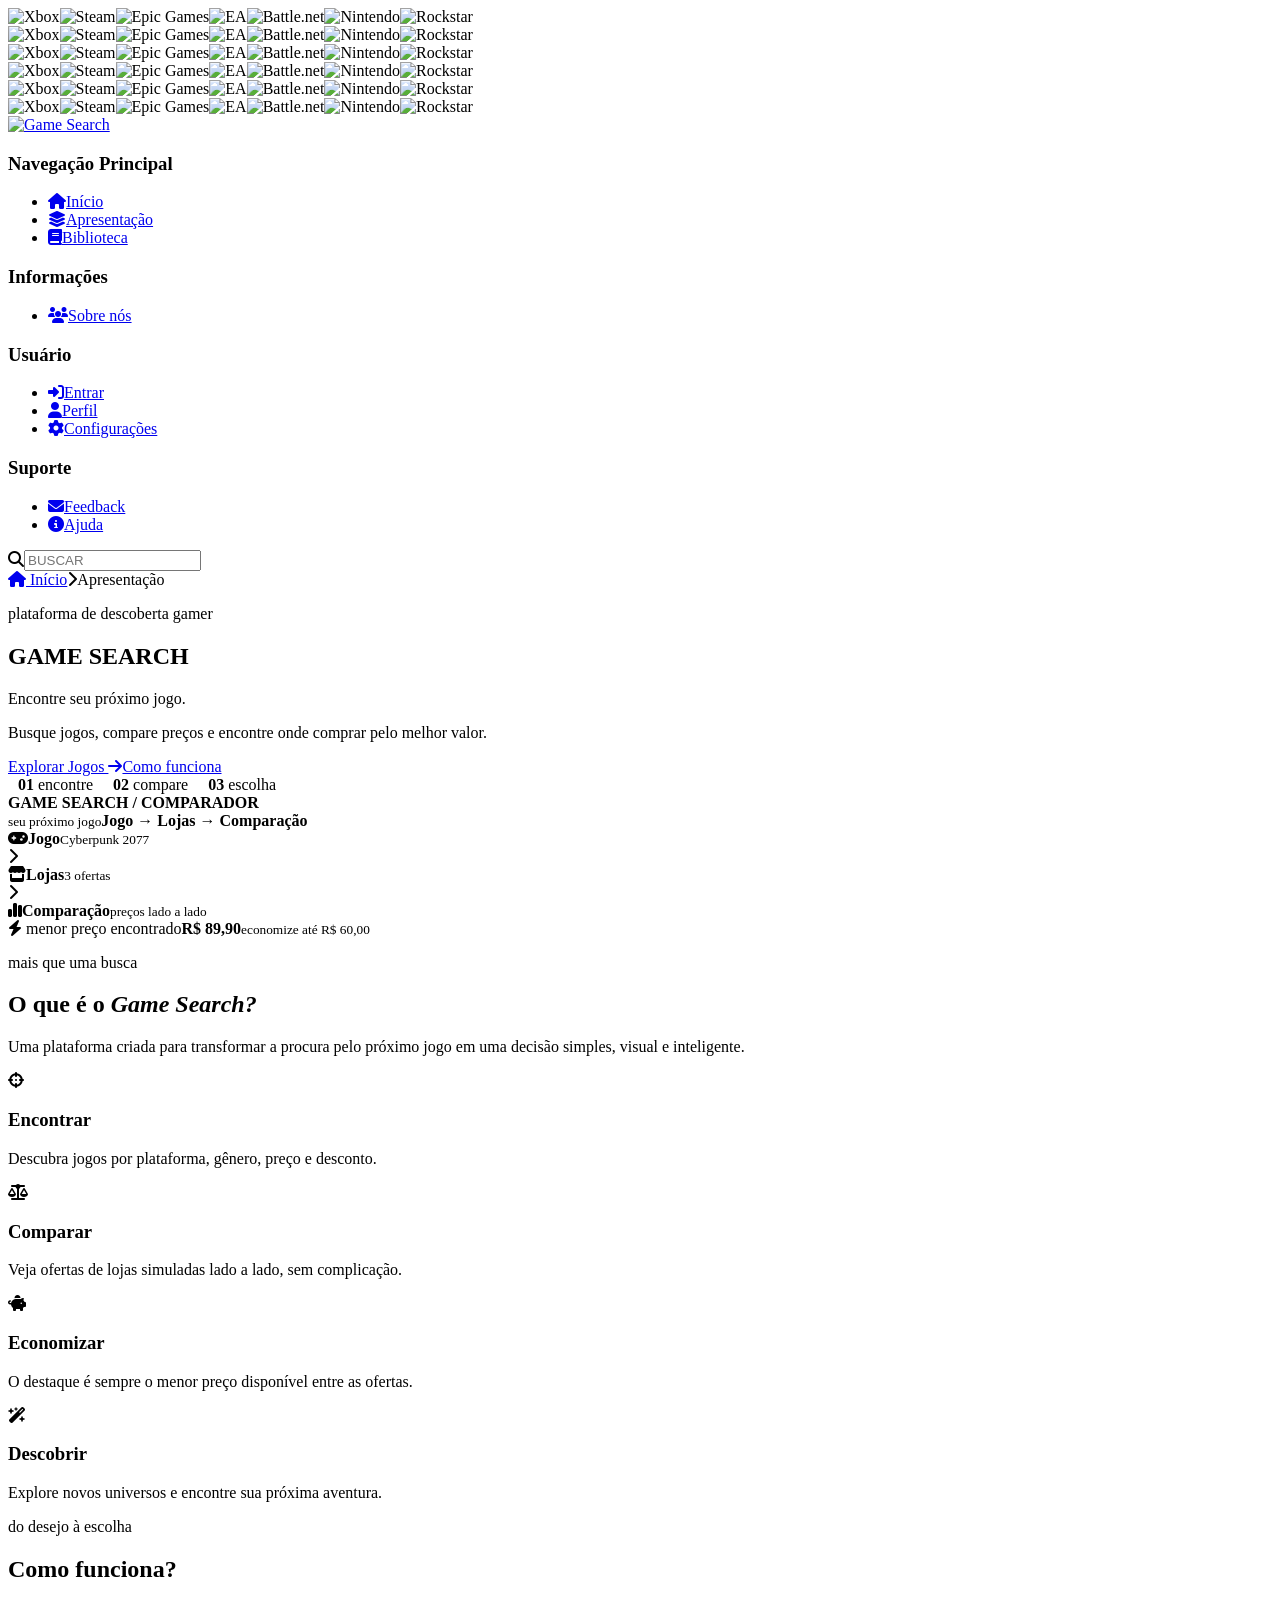
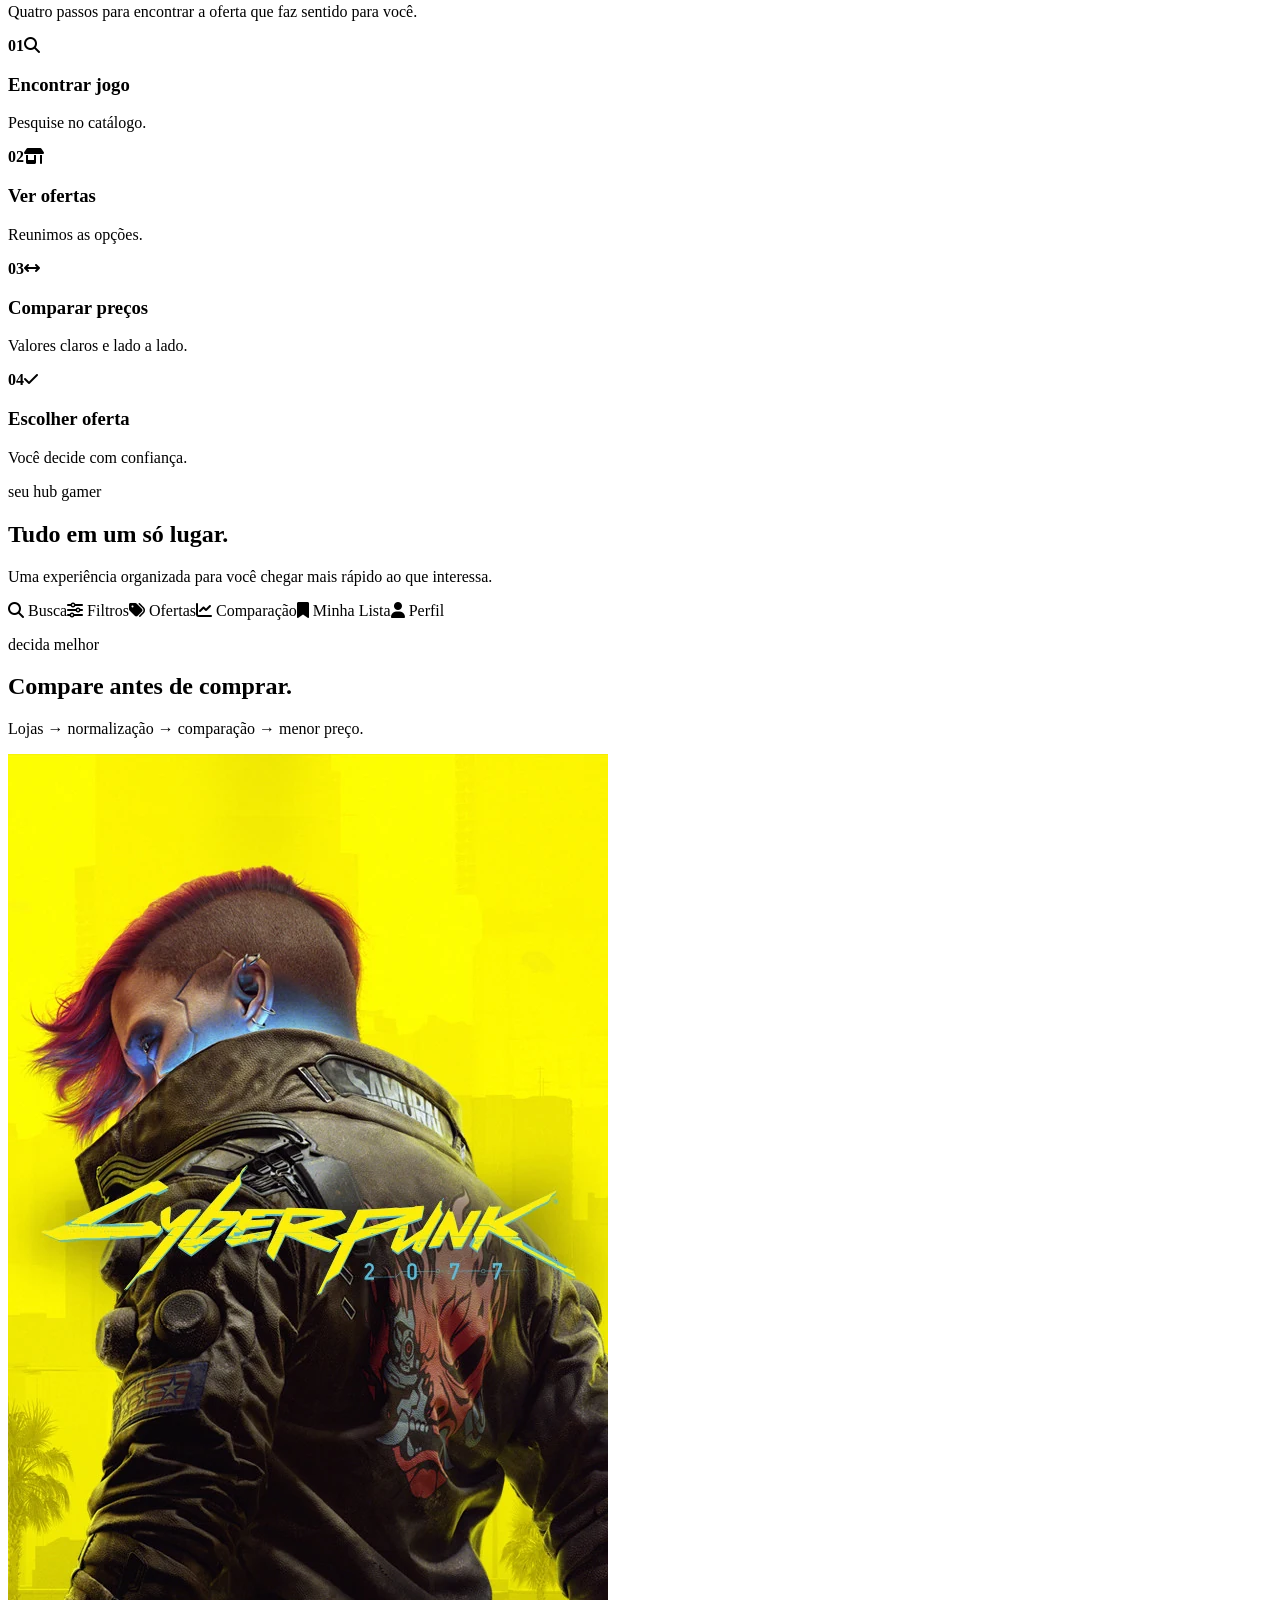
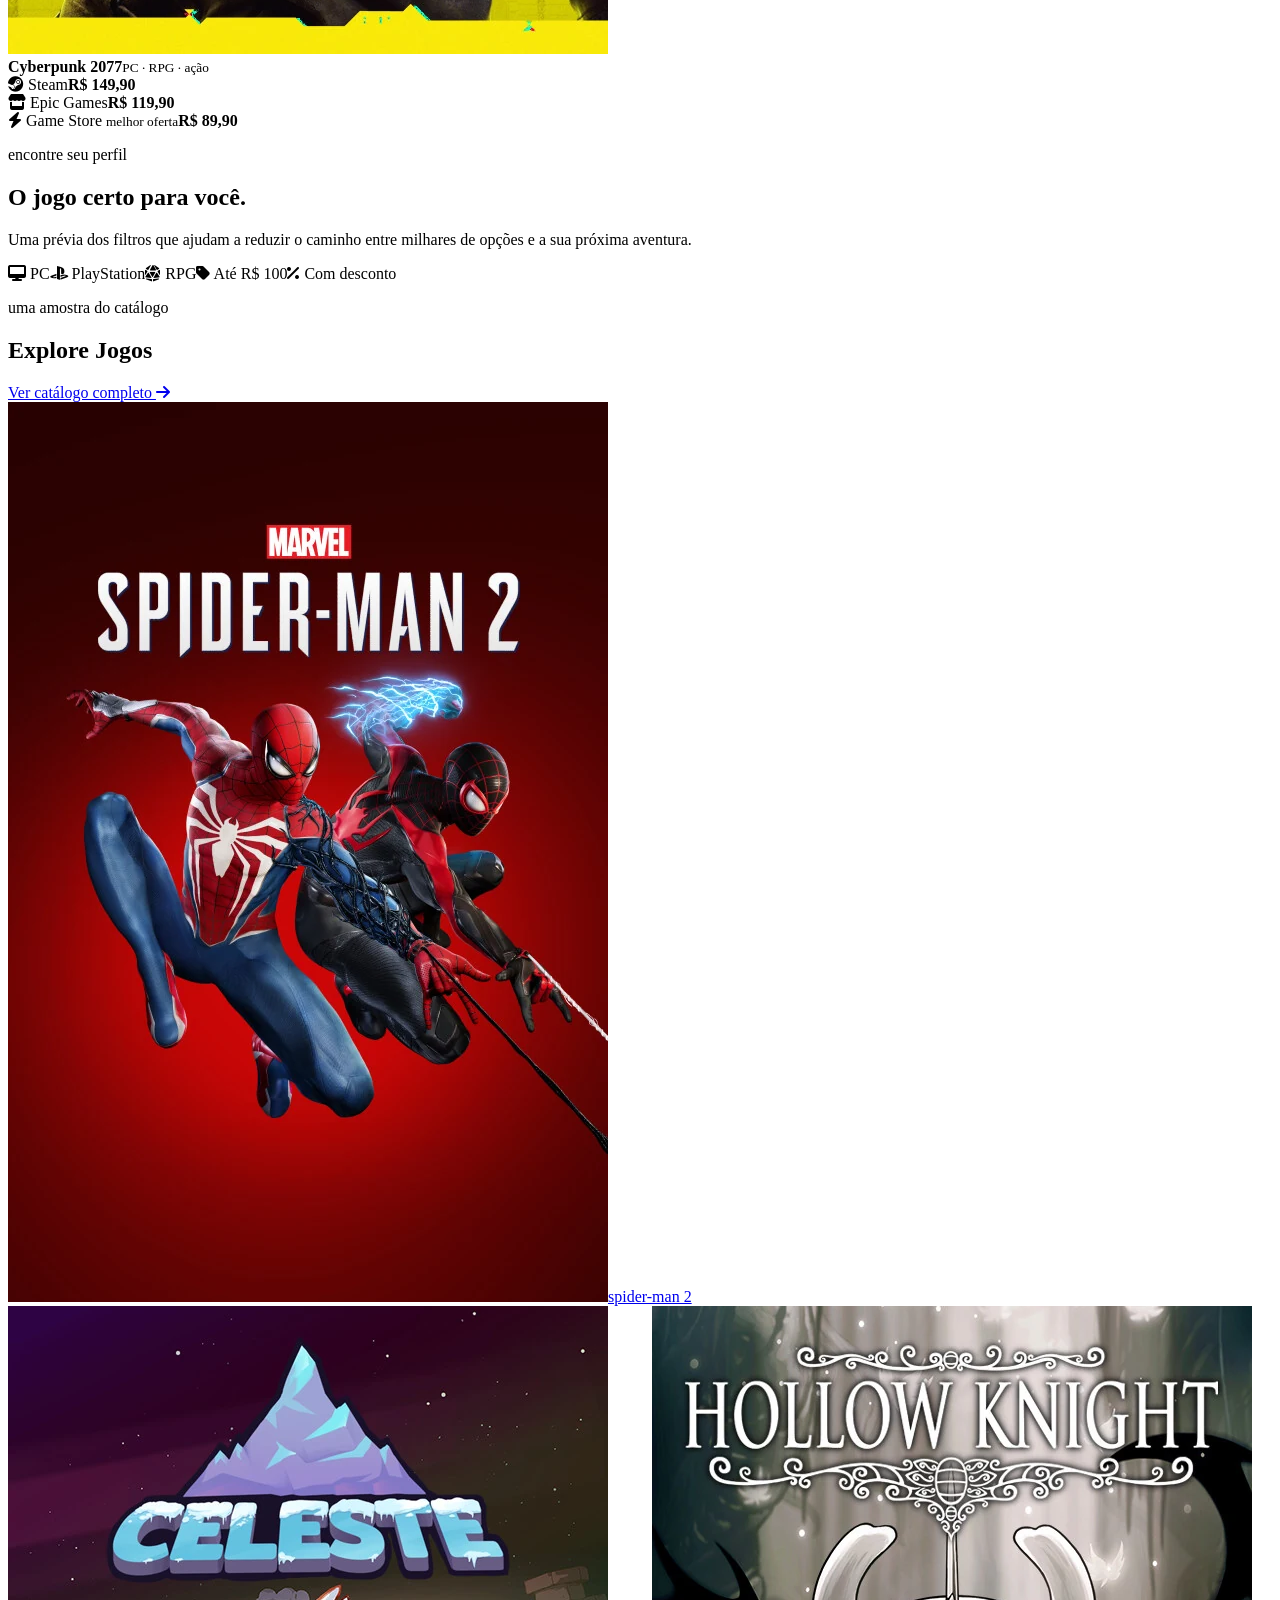
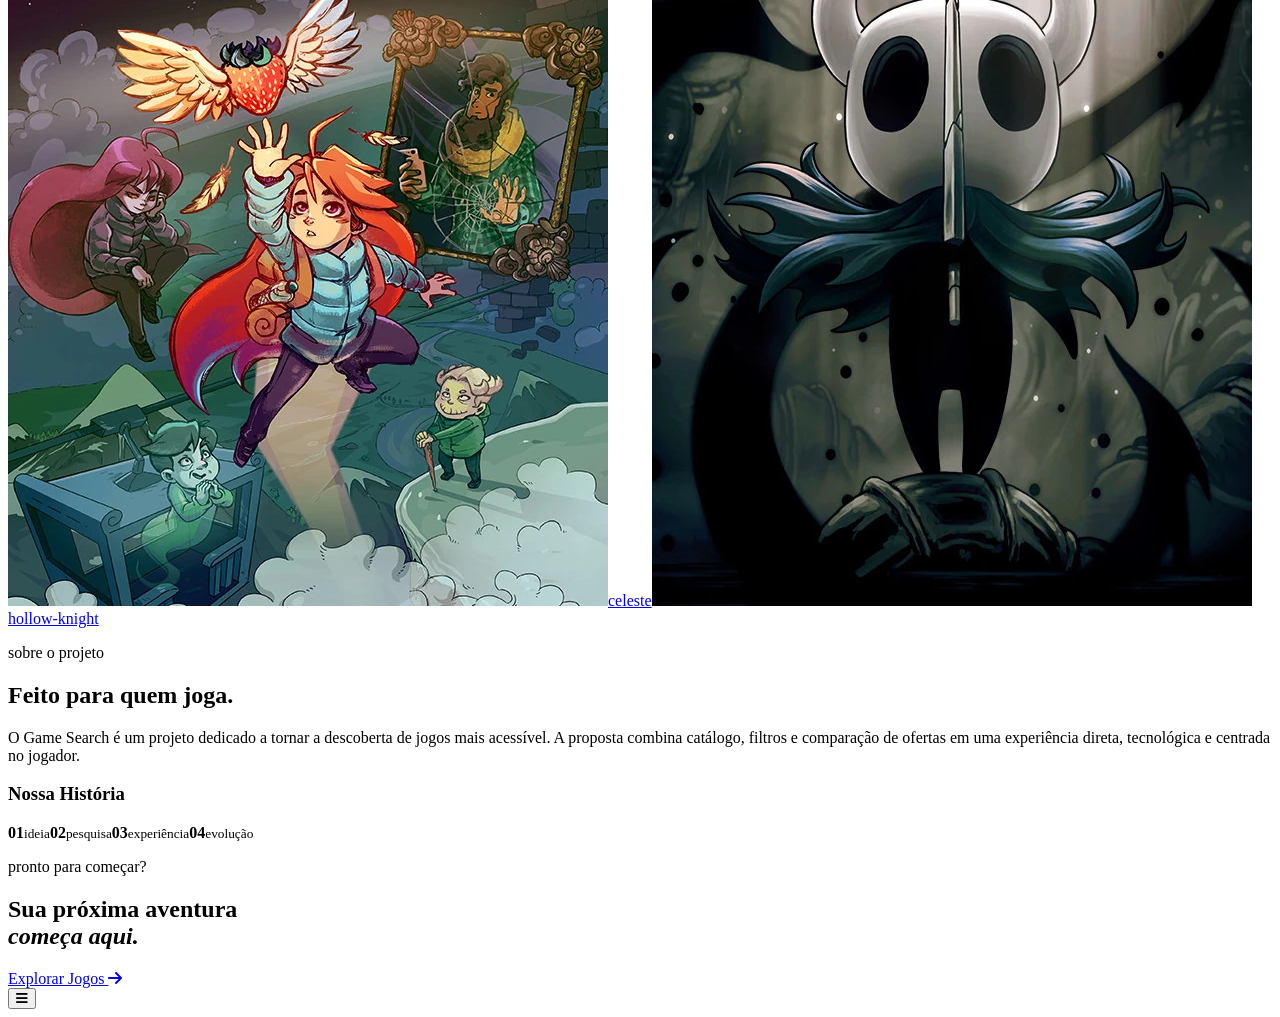
==== pages/Apresentação.html @ 0b990f05 "Add files via upload" ====
<!doctype html>
<html lang="pt-BR">
  <head>
    <meta charset="UTF-8" />
    <meta name="viewport" content="width=device-width, initial-scale=1.0" />
    <meta name="base-path" content="" />
    <title>Game Search — Sua próxima aventura começa aqui</title>
    <link rel="stylesheet" href="../assets/css/global.css" />
    <link rel="stylesheet" href="../assets/css/apresentação.css" />
    <link
      rel="stylesheet"
      href="https://cdnjs.cloudflare.com/ajax/libs/font-awesome/6.4.0/css/all.min.css"
    />
  </head>
  <body>
    <div class="fundo-hero" aria-hidden="true">
      <span></span><span></span><span></span>
    </div>
    <div class="logo-carousel" aria-label="Plataformas e lojas disponíveis">
      <div class="logo-carousel__row">
        <div class="logo-carousel__track">
          <div class="logo-carousel__group">
            <img
              src="../assets/img/logo/xbox.png"
              alt="Xbox"
            /><img
              src="../assets/img/logo/Steam.png"
              alt="Steam"
            /><img
              src="../assets/img/logo/Epic Games.png"
              alt="Epic Games"
            /><img
              src="../assets/img/logo/EA.png"
              alt="EA"
            /><img
              src="../assets/img/logo/Battle.net.png"
              alt="Battle.net"
            /><img
              src="../assets/img/logo/Nintendo.png" alt="Nintendo"
            /><img
              src="../assets/img/logo/Rockstar.png"
              alt="Rockstar"
            />
          </div>
          <div class="logo-carousel__group" aria-hidden="true">
             <img
              src="../assets/img/logo/xbox.png"
              alt="Xbox"
            /><img
              src="../assets/img/logo/Steam.png"
              alt="Steam"
            /><img
              src="../assets/img/logo/Epic Games.png"
              alt="Epic Games"
            /><img
              src="../assets/img/logo/EA.png"
              alt="EA"
            /><img
              src="../assets/img/logo/Battle.net.png"
              alt="Battle.net"
            /><img
              src="../assets/img/logo/Nintendo.png" alt="Nintendo"
            /><img
              src="../assets/img/logo/Rockstar.png"
              alt="Rockstar"
            />
          </div>
        </div>
      </div>
      <div class="logo-carousel__row logo-carousel__row--reverse">
        <div class="logo-carousel__track">
          <div class="logo-carousel__group">
             <img
              src="../assets/img/logo/xbox.png"
              alt="Xbox"
            /><img
              src="../assets/img/logo/Steam.png"
              alt="Steam"
            /><img
              src="../assets/img/logo/Epic Games.png"
              alt="Epic Games"
            /><img
              src="../assets/img/logo/EA.png"
              alt="EA"
            /><img
              src="../assets/img/logo/Battle.net.png"
              alt="Battle.net"
            /><img
              src="../assets/img/logo/Nintendo.png" alt="Nintendo"
            /><img
              src="../assets/img/logo/Rockstar.png"
              alt="Rockstar"
            />
          </div>
          <div class="logo-carousel__group" aria-hidden="true">
             <img
              src="../assets/img/logo/xbox.png"
              alt="Xbox"
            /><img
              src="../assets/img/logo/Steam.png"
              alt="Steam"
            /><img
              src="../assets/img/logo/Epic Games.png"
              alt="Epic Games"
            /><img
              src="../assets/img/logo/EA.png"
              alt="EA"
            /><img
              src="../assets/img/logo/Battle.net.png"
              alt="Battle.net"
            /><img
              src="../assets/img/logo/Nintendo.png" alt="Nintendo"
            /><img
              src="../assets/img/logo/Rockstar.png"
              alt="Rockstar"
            />
          </div>
        </div>
      </div>
      <div class="logo-carousel__row">
        <div class="logo-carousel__track">
          <div class="logo-carousel__group">
             <img
              src="../assets/img/logo/xbox.png"
              alt="Xbox"
            /><img
              src="../assets/img/logo/Steam.png"
              alt="Steam"
            /><img
              src="../assets/img/logo/Epic Games.png"
              alt="Epic Games"
            /><img
              src="../assets/img/logo/EA.png"
              alt="EA"
            /><img
              src="../assets/img/logo/Battle.net.png"
              alt="Battle.net"
            /><img
              src="../assets/img/logo/Nintendo.png" alt="Nintendo"
            /><img
              src="../assets/img/logo/Rockstar.png"
              alt="Rockstar"
            />
          </div>
          <div class="logo-carousel__group" aria-hidden="true">
             <img
              src="../assets/img/logo/xbox.png"
              alt="Xbox"
            /><img
              src="../assets/img/logo/Steam.png"
              alt="Steam"
            /><img
              src="../assets/img/logo/Epic Games.png"
              alt="Epic Games"
            /><img
              src="../assets/img/logo/EA.png"
              alt="EA"
            /><img
              src="../assets/img/logo/Battle.net.png"
              alt="Battle.net"
            /><img
              src="../assets/img/logo/Nintendo.png" alt="Nintendo"
            /><img
              src="../assets/img/logo/Rockstar.png"
              alt="Rockstar"
            />
          </div>
        </div>
      </div>
    </div>

    <div class="layout-principal">
      <aside class="barra-lateral" id="sidebarDrawer">
        <div class="sidebar-logo">
          <a href="../index.html" aria-label="Ir para a página inicial"
            ><img src="../assets/img/logo2.png" alt="Game Search"
          /></a>
        </div>
        <div class="sidebar-secao">
          <h3 class="sidebar-titulo">Navegação Principal</h3>
          <nav class="menu-navegacao">
            <ul>
              <li class="ativo">
                <a href="../index.html"
                  ><i class="fas fa-home"></i><span>Início</span></a
                >
              </li>
               <li class="ativo">
                <a href="Apresentação.html"
                  ><i class="fas fa-layer-group"></i><span>Apresentação</span></a
                >
              </li>
              <li>
                <a href="biblioteca.html"
                  ><i class="fas fa-book"></i><span>Biblioteca</span></a
                >
              </li>
            </ul>
          </nav>
        </div>
        <div class="sidebar-secao">
          <h3 class="sidebar-titulo">Informações</h3>
          <nav class="menu-navegacao">
            <ul>
              <li>
                <a href="sobre.html"
                  ><i class="fas fa-users"></i><span>Sobre nós</span></a
                >
              </li>
            </ul>
          </nav>
        </div>
        <div class="sidebar-secao">
          <h3 class="sidebar-titulo">Usuário</h3>
          <nav class="menu-navegacao">
            <ul>
              <li>
                <a href="login.html"
                  ><i class="fas fa-sign-in-alt"></i><span>Entrar</span></a
                >
              </li>
              <li>
                <a href="perfil.html"
                  ><i class="fas fa-user"></i><span>Perfil</span></a
                >
              </li>
              <li>
                <a href="configuracao.html"
                  ><i class="fas fa-cog"></i><span>Configurações</span></a
                >
              </li>
            </ul>
          </nav>
        </div>
        <div class="sidebar-secao">
          <h3 class="sidebar-titulo">Suporte</h3>
          <nav class="menu-navegacao">
            <ul>
              <li>
                <a href="feedback.html"
                  ><i class="fas fa-envelope"></i><span>Feedback</span></a
                >
              </li>
              <li>
                <a href="ajuda.html"
                  ><i class="fas  fa-circle-info"></i><span>Ajuda</span></a
                >
              </li>
            </ul>
          </nav>
        </div>
      </aside>
      <div class="drawer-overlay" id="drawerOverlay"></div>
      <main class="conteudo-principal">
        <header class="barra-superior">
          <div class="container-busca">
            <i class="fas fa-search"></i
            ><input
              type="text"
              placeholder="BUSCAR"
              class="campo-busca"
              autocomplete="off"
            />
          </div>
        </header>
        <nav class="breadcrumb" aria-label="Navegação">
          <a href="../index.html"><i class="fas fa-home"></i> Início</a
          ><i class="fas fa-chevron-right"></i><span>Apresentação</span>
        </nav>
        <section class="hero-moderna section-wrap" id="inicio">
          <div class="hero-esquerda reveal">
            <p class="eyebrow"><span></span> plataforma de descoberta gamer</p>
            <h1 class="hero-titulo">
              <span class="game">GAME</span> <span class="search">SEARCH</span>
            </h1>
            <p class="hero-subtitulo">Encontre seu próximo jogo.</p>
            <p class="hero-descricao">
              Busque jogos, compare preços e encontre onde comprar pelo melhor
              valor.
            </p>
            <div class="hero-actions">
              <a class="hero-botao" href="../index.html"
                >Explorar Jogos <i class="fas fa-arrow-right"></i></a
              ><a
                class="hero-botao hero-botao--secundario"
                href="#como-funciona"
                >Como funciona</a
              >
            </div>
            <div class="hero-metrics">
              <span style="margin:10px"><strong>01</strong> encontre</span
              ><span style="margin:10px"><strong>02</strong> compare</span
              ><span style="margin: 10px;px"><strong>03</strong> escolha</span>
            </div>
          </div>
          <div
            class="flow-demo reveal"
            aria-label="Demonstração do fluxo de comparação"
          >
            <div class="demo-window">
              <div class="window-bar">
                <span></span><span></span><span></span
                ><b>GAME SEARCH / COMPARADOR</b>
              </div>
              <div class="flow-title">
                <small>seu próximo jogo</small
                ><strong>Jogo → Lojas → Comparação</strong>
              </div>
              <div class="flow-track">
                <div class="flow-node active">
                  <i class="fas fa-gamepad"></i><b>Jogo</b
                  ><small>Cyberpunk 2077</small>
                </div>
                <i class="fas fa-chevron-right flow-arrow"></i>
                <div class="flow-node">
                  <i class="fas fa-store"></i><b>Lojas</b
                  ><small>3 ofertas</small>
                </div>
                <i class="fas fa-chevron-right flow-arrow"></i>
                <div class="flow-node">
                  <i class="fas fa-chart-simple"></i><b>Comparação</b
                  ><small>preços lado a lado</small>
                </div>
              </div>
              <div class="best-price">
                <span class="price-label"
                  ><i class="fas fa-bolt"></i> menor preço encontrado</span
                ><strong>R$ 89,90</strong><small>economize até R$ 60,00</small>
              </div>
            </div>
          </div>
        </section>

        <section class="content-section section-wrap reveal" id="o-que-e">
          <div class="section-heading">
            <p class="eyebrow">mais que uma busca</p>
            <h2>O que é o <em>Game Search?</em></h2>
            <p>
              Uma plataforma criada para transformar a procura pelo próximo jogo
              em uma decisão simples, visual e inteligente.
            </p>
          </div>
          <div class="feature-grid">
            <article>
              <i class="fas fa-crosshairs"></i>
              <h3>Encontrar</h3>
              <p>Descubra jogos por plataforma, gênero, preço e desconto.</p>
            </article>
            <article>
              <i class="fas fa-scale-balanced"></i>
              <h3>Comparar</h3>
              <p>
                Veja ofertas de lojas simuladas lado a lado, sem complicação.
              </p>
            </article>
            <article>
              <i class="fas fa-piggy-bank"></i>
              <h3>Economizar</h3>
              <p>
                O destaque é sempre o menor preço disponível entre as ofertas.
              </p>
            </article>
            <article>
              <i class="fas fa-wand-magic-sparkles"></i>
              <h3>Descobrir</h3>
              <p>Explore novos universos e encontre sua próxima aventura.</p>
            </article>
          </div>
        </section>

        <section class="content-section section-wrap reveal" id="como-funciona">
          <div class="section-heading">
            <p class="eyebrow">do desejo à escolha</p>
            <h2>Como funciona?</h2>
            <p>
              Quatro passos para encontrar a oferta que faz sentido para você.
            </p>
          </div>
          <div class="steps-grid">
            <article>
              <b>01</b><i class="fas fa-magnifying-glass"></i>
              <h3>Encontrar jogo</h3>
              <p>Pesquise no catálogo.</p>
            </article>
            <article>
              <b>02</b><i class="fas fa-shop"></i>
              <h3>Ver ofertas</h3>
              <p>Reunimos as opções.</p>
            </article>
            <article>
              <b>03</b><i class="fas fa-arrows-left-right"></i>
              <h3>Comparar preços</h3>
              <p>Valores claros e lado a lado.</p>
            </article>
            <article>
              <b>04</b><i class="fas fa-check"></i>
              <h3>Escolher oferta</h3>
              <p>Você decide com confiança.</p>
            </article>
          </div>
        </section>

        <section
          class="content-section section-wrap split-section reveal"
          id="tudo-em-um"
        >
          <div class="section-heading">
            <p class="eyebrow">seu hub gamer</p>
            <h2>Tudo em um só lugar.</h2>
            <p>
              Uma experiência organizada para você chegar mais rápido ao que
              interessa.
            </p>
          </div>
          <div class="hub-preview">
            <span><i class="fas fa-search"></i> Busca</span
            ><span><i class="fas fa-sliders"></i> Filtros</span
            ><span><i class="fas fa-tags"></i> Ofertas</span
            ><span><i class="fas fa-chart-line"></i> Comparação</span
            ><span><i class="fas fa-bookmark"></i> Minha Lista</span
            ><span><i class="fas fa-user"></i> Perfil</span>
          </div>
        </section>

        <section class="content-section section-wrap reveal" id="comparar">
          <div class="section-heading">
            <p class="eyebrow">decida melhor</p>
            <h2>Compare antes de comprar.</h2>
            <p>Lojas → normalização → comparação → menor preço.</p>
          </div>
          <div class="comparison-card">
            <div class="comparison-game">
              <img src="../games/cyberpunk-2077.webp" alt="Cyberpunk 2077" />
              <div>
                <strong>Cyberpunk 2077</strong><small>PC · RPG · ação</small>
              </div>
            </div>
            <div class="offers">
              <div>
                <span><i class="fab fa-steam"></i> Steam</span
                ><strong>R$ 149,90</strong>
              </div>
              <div>
                <span><i class="fas fa-store"></i> Epic Games</span
                ><strong>R$ 119,90</strong>
              </div>
              <div class="lowest">
                <span
                  ><i class="fas fa-bolt"></i> Game Store
                  <small>melhor oferta</small></span
                ><strong>R$ 89,90</strong>
              </div>
            </div>
          </div>
        </section>

        <section
          class="content-section section-wrap split-section reveal"
          id="filtros"
        >
          <div class="section-heading">
            <p class="eyebrow">encontre seu perfil</p>
            <h2>O jogo certo para você.</h2>
            <p>
              Uma prévia dos filtros que ajudam a reduzir o caminho entre
              milhares de opções e a sua próxima aventura.
            </p>
          </div>
          <div class="filter-preview">
            <span class="filter-chip selected"
              ><i class="fas fa-desktop"></i> PC</span
            ><span class="filter-chip"
              ><i class="fab fa-playstation"></i> PlayStation</span
            ><span class="filter-chip"><i class="fas fa-dice-d20"></i> RPG</span
            ><span class="filter-chip"
              ><i class="fas fa-tag"></i> Até R$ 100</span
            ><span class="filter-chip"
              ><i class="fas fa-percent"></i> Com desconto</span
            >
          </div>
        </section>

        <section class="content-section section-wrap reveal" id="explore">
          <div class="section-heading inline-heading">
            <div>
              <p class="eyebrow">uma amostra do catálogo</p>
              <h2>Explore Jogos</h2>
            </div>
            <a class="text-link" href="../index.html"
              >Ver catálogo completo <i class="fas fa-arrow-right"></i
            ></a>
          </div>
          <div class="game-preview-grid">
            <a href="../index.html" class="game-preview"
              ><img
                src="../games/spider-man-2.webp"
                alt="spider-man 2"
              /><span>spider-man 2</span></a
            ><a href="index.html" class="game-preview"
              ><img
                src="../games/celeste.webp"
                alt="celeste"
              /><span>celeste</span></a
            ><a href="index.html" class="game-preview"
              ><img
                src="../games/hollow-knight.webp"
                alt="hollow-knight"
              /><span>hollow-knight</span></a
            >
          </div>
        </section>

        <section
          class="content-section section-wrap about-grid reveal"
          id="sobre-projeto"
        >
          <div>
            <p class="eyebrow">sobre o projeto</p>
            <h2>Feito para quem joga.</h2>
          </div>
          <div class="about-description">
            <p>
              O Game Search é um projeto dedicado a tornar a descoberta de jogos
              mais acessível. A proposta combina catálogo, filtros e comparação
              de ofertas em uma experiência direta, tecnológica e centrada no
              jogador.
            </p>
          </div>
          <h3 class="history-title">Nossa História</h3>
          <div class="timeline">
            <span><b>01</b><small>ideia</small></span
            ><span><b>02</b><small>pesquisa</small></span
            ><span><b>03</b><small>experiência</small></span
            ><span><b>04</b><small>evolução</small></span>
          </div>
        </section>

        <section class="final-cta section-wrap reveal">
          <p class="eyebrow">pronto para começar?</p>
          <h2>Sua próxima aventura<br /><em>começa aqui.</em></h2>
          <a class="hero-botao" href="../index.html"
            >Explorar Jogos <i class="fas fa-arrow-right"></i
          ></a>
        </section>
      </main>
    </div>
    <button
      class="hamburger-btn"
      id="hamburgerBtn"
      aria-label="Abrir menu"
      aria-expanded="false"
    >
      <i class="fas fa-bars"></i>
    </button>
    <script src="../assets/js/global.js"></script>
    <script src="../assets/js/navegacao/sidebar.js"></script>
    <script src="../assets/js/navegacao/navegacao.js"></script>
    <script src="../assets/js/Apresentação.js"></script>
  </body>
</html>
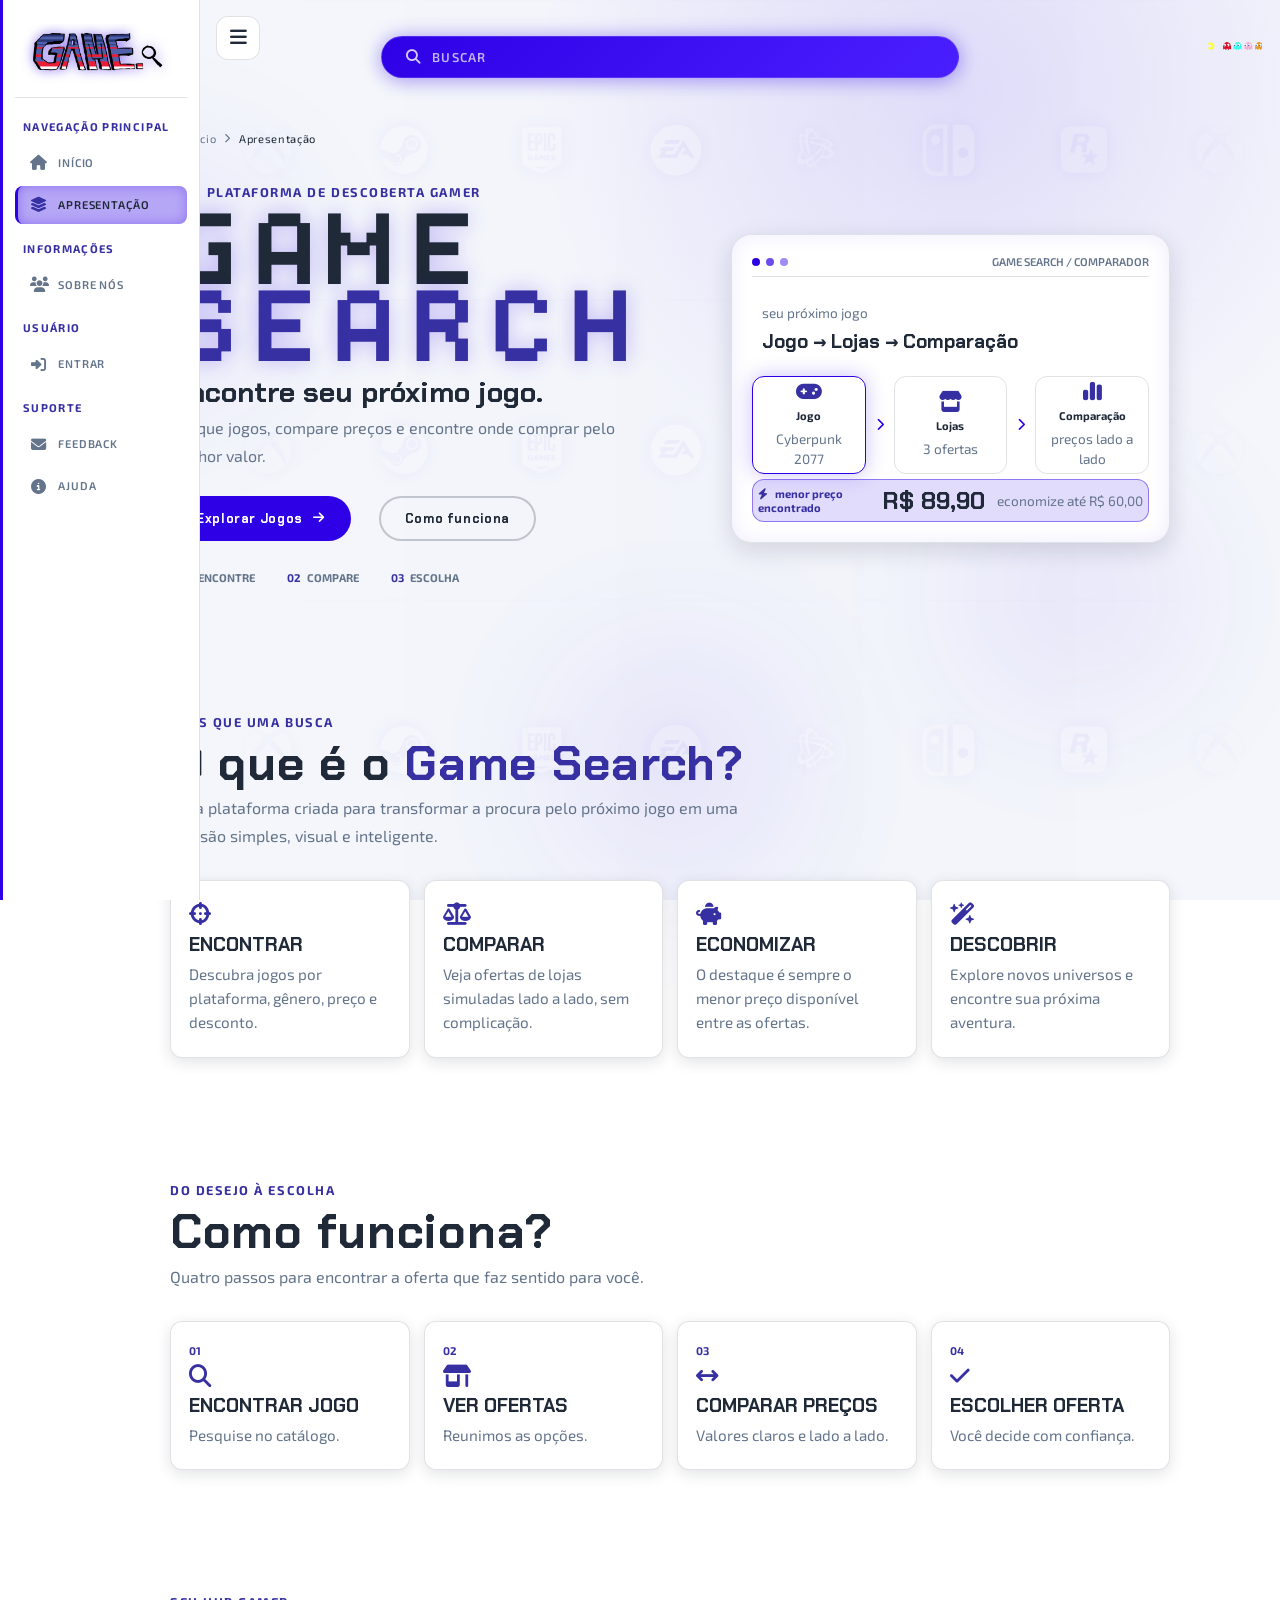
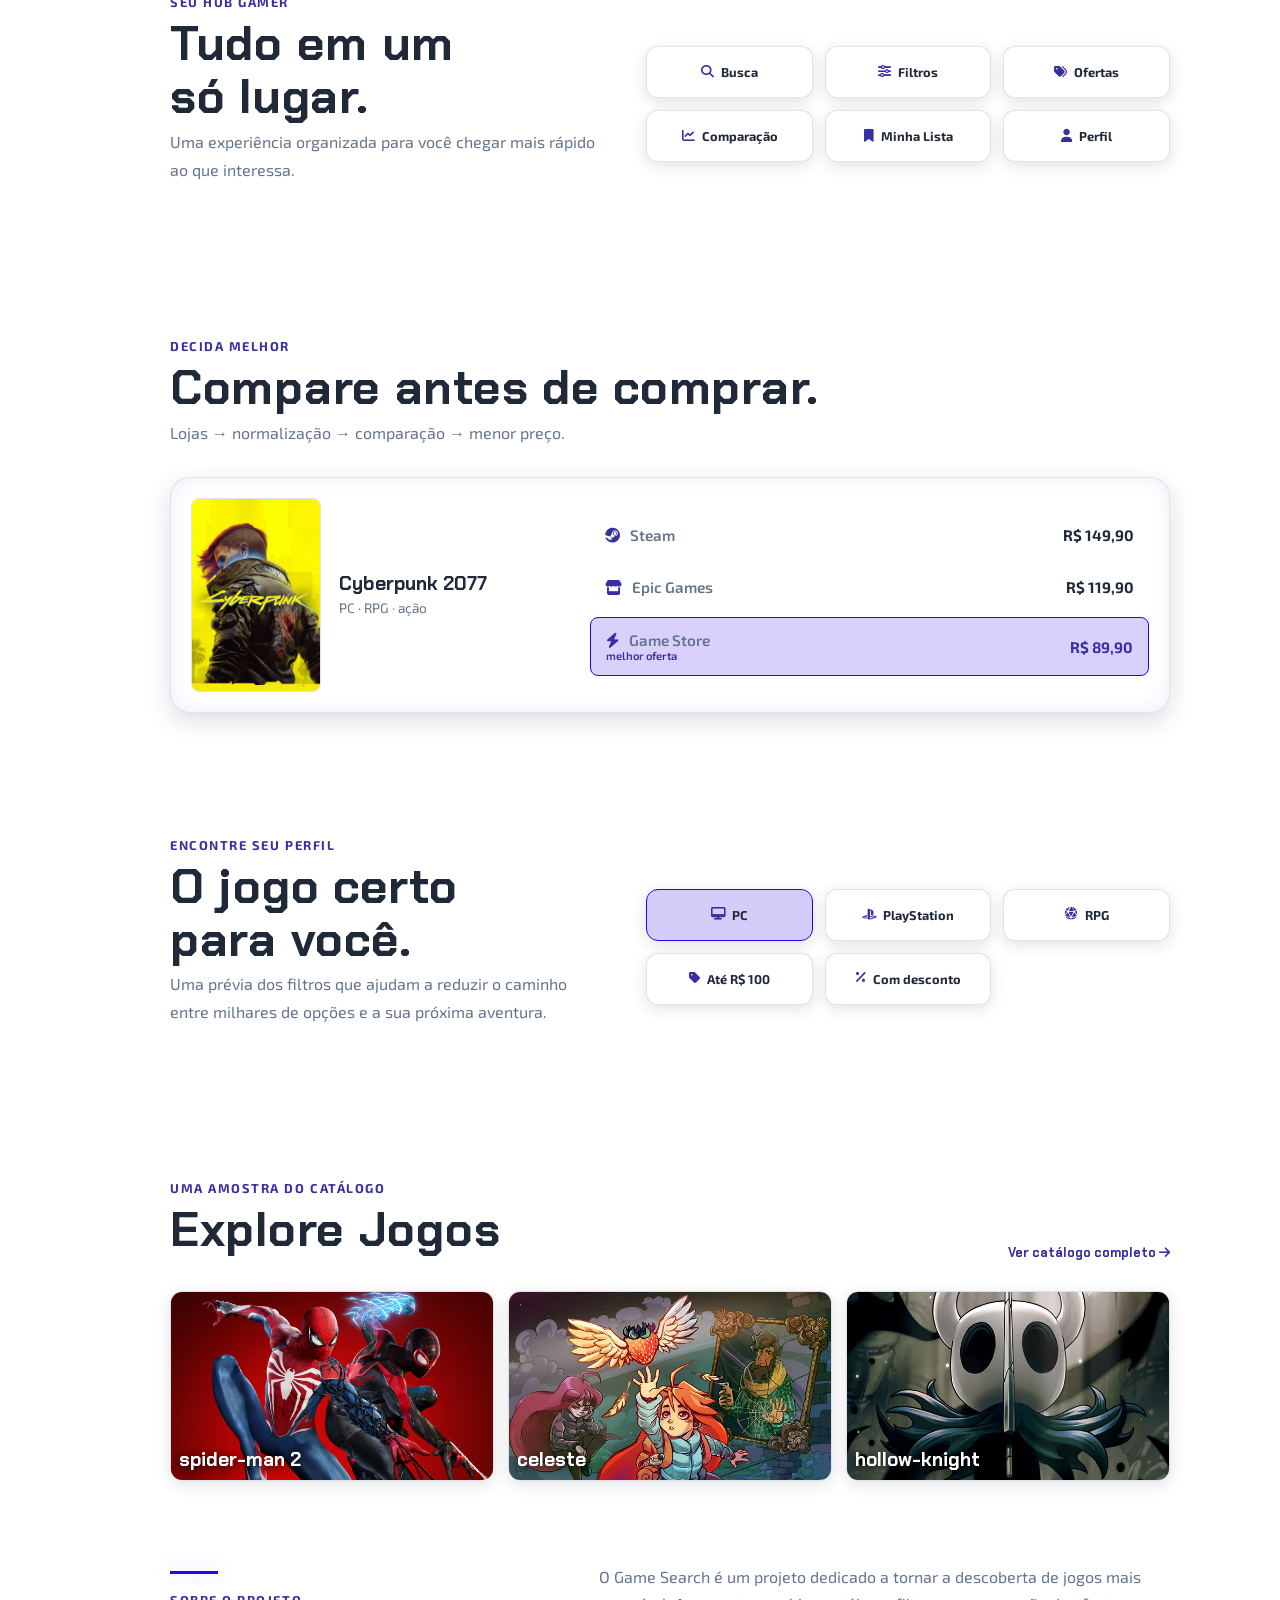
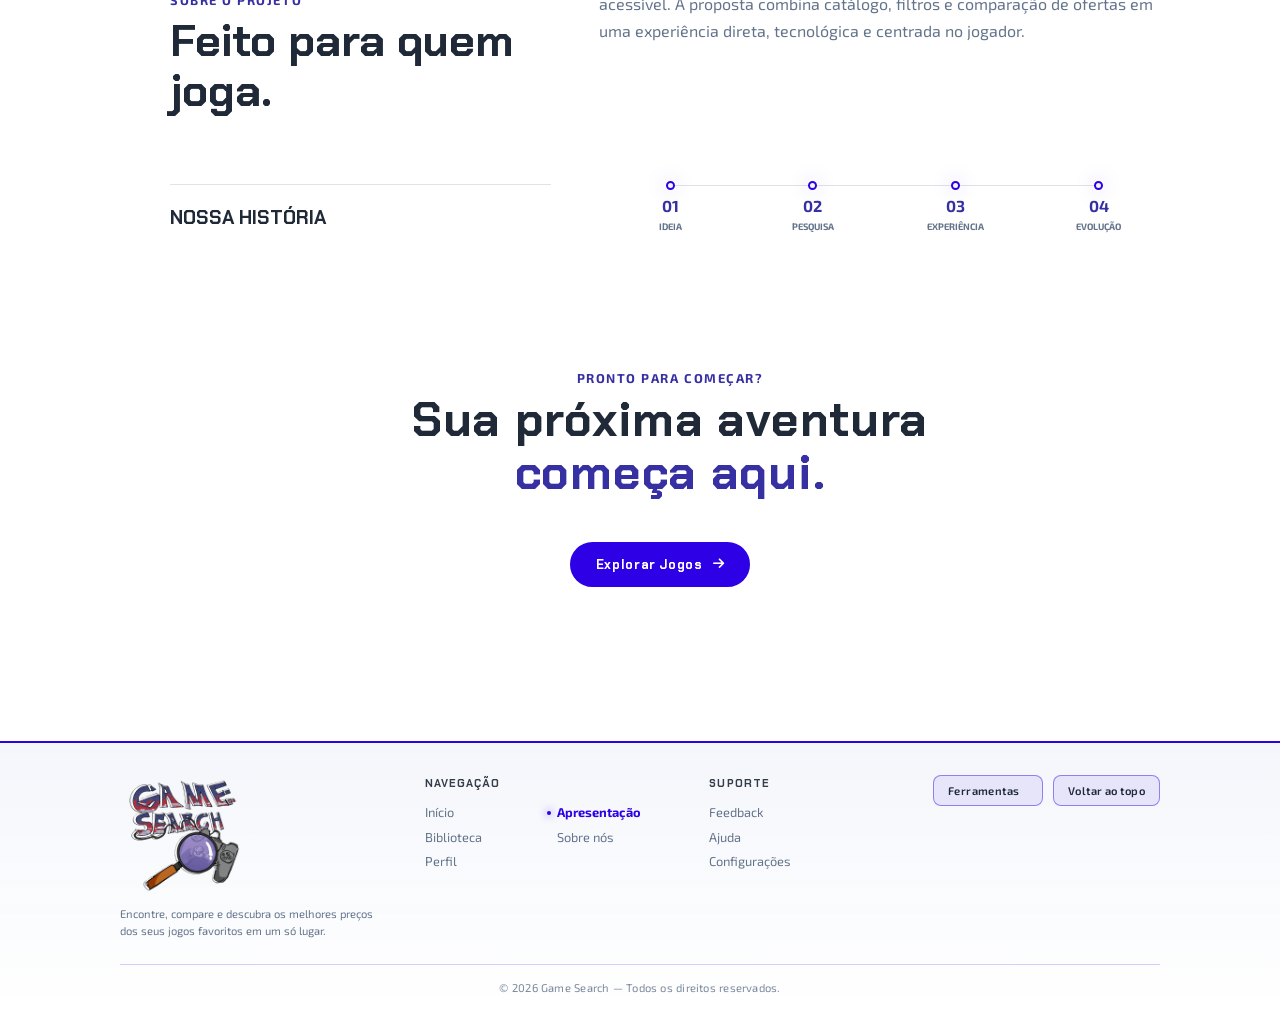
==== commit c71662b7: "Add files via upload" ====
--- a/pages/Apresentação.html
+++ b/pages/Apresentação.html
@@ -538,7 +538,7 @@
         <section class="final-cta section-wrap reveal">
           <p class="eyebrow">pronto para começar?</p>
           <h2>Sua próxima aventura<br /><em>começa aqui.</em></h2>
-          <a class="hero-botao" href="../index.html"
+          <a class="hero-botao" href="biblioteca.html"
             >Explorar Jogos <i class="fas fa-arrow-right"></i
           ></a>
         </section>
--- a/assets/css/global.css
+++ b/assets/css/global.css
@@ -0,0 +1,220 @@
+/* Folhas compartilhadas já separadas por componente e layout. */
+@import url("./core/temas.css");
+@import url("./components/botoes.css");
+@import url("./components/breadcrumb.css");
+@import url("./components/atalho-tema.css");
+@import url("./components/busca.css");
+@import url("./components/card-censura.css");
+@import url("./components/card-expandido.css");
+@import url("./components/cards.css");
+@import url("./components/carrossel.css");
+@import url("./components/classificacao-etaria.css");
+@import url("./components/filtros.css");
+@import url("./components/grids.css");
+@import url("./components/historico.css");   /* ← NOVO */
+@import url("./components/painel-contextual.css");
+@import url("./components/precos.css");
+@import url("./components/tags.css");
+@import url("./layout/estrutura.css");
+@import url("./layout/footer.css");
+@import url("./layout/header.css");
+@import url("./layout/sidebar.css");
+
+/* ─── Fontes ──────────────────────────────────────────────────────────────── */
+@import url("https://fonts.googleapis.com/css2?family=Chakra+Petch:wght@400;500;600;700&family=Exo+2:wght@300;400;500;600;700&display=swap");
+
+@font-face {
+  font-family: "Dogica";
+  src: url("../fonts/dogica.ttf") format("truetype");
+  font-weight: normal;
+  font-style: normal;
+}
+
+@font-face {
+  font-family: "Game Paused";
+  src: url("../fonts/game-paused.otf") format("opentype");
+  font-weight: normal;
+  font-style: normal;
+}
+
+/* ─── Reset e base ───────────────────────────────────────────────────────── */
+html {
+  scroll-behavior: smooth;
+  scrollbar-color: var(--cor-primaria) transparent;
+  scrollbar-width: thin;
+}
+
+html::-webkit-scrollbar {
+  width: 8px;
+  height: 8px;
+}
+
+html::-webkit-scrollbar-track {
+  background: transparent;
+}
+
+html::-webkit-scrollbar-thumb {
+  background: var(--cor-primaria);
+  border-radius: 4px;
+}
+
+html::-webkit-scrollbar-thumb:hover {
+  background: var(--cor-primaria-hover);
+}
+
+*,
+*::before,
+*::after {
+  margin: 0;
+  padding: 0;
+  box-sizing: border-box;
+}
+
+/* ─── Tokens de design ───────────────────────────────────────────────────── */
+:root {
+  --cor-fundo: #0d0d1f;
+  --cor-lateral: #1a1a2e;
+  --cor-primaria: #2e00e6;
+  --cor-primaria-hover: #4a1fff;
+  --cor-texto-destaque: #a5b4fc;
+  --cor-texto-destaque-hover: #c4b5fd;
+  --cor-texto-sobre-destaque: #000000;
+  --cor-texto-sobre-destaque-hover: #000000;
+  --cor-texto-sobre-fundo-claro: #111827;
+  --cor-texto-sobre-fundo-claro-hover: #1f2937;
+  --cor-link-fundo-claro: #3730a3;
+  --cor-link-fundo-claro-hover: #312e81;
+  --cor-texto: #ffffff;
+  --cor-texto-muted: rgba(255, 255, 255, 0.6);
+  --cor-hover: #2a2a4a;
+  --cor-tag: #1a1a4a;
+  --cor-dropdown: #12122a;
+  --cor-borda: rgba(255, 255, 255, 0.08);
+  --cor-borda-forte: rgba(255, 255, 255, 0.15);
+  --font-logo: "Dogica", sans-serif;
+  --font-titulo: "Chakra Petch", sans-serif;
+  --font-corpo: "Exo 2", sans-serif;
+  --fs-xs: 0.7rem;
+  --fs-sm: 0.8rem;
+  --fs-base: 0.9rem;
+  --fs-md: 1rem;
+  --fs-lg: 1.2rem;
+  --fs-xl: 1.5rem;
+  --fs-2xl: 2rem;
+  --fs-3xl: 2.5rem;
+  --sidebar-width: 200px;
+  --sidebar-collapsed: 60px;
+  --border-radius-sm: 8px;
+  --border-radius: 12px;
+  --border-radius-lg: 20px;
+  --border-radius-xl: 30px;
+  --transition-speed: 0.4s;
+  --transition-fast: 0.2s;
+  --animation-display: block;
+  --shadow: 0 4px 15px rgba(0, 0, 0, 0.3);
+  --shadow-card: 0 8px 25px rgba(0, 0, 0, 0.4);
+  --shadow-glow: 0 0 20px rgba(46, 0, 230, 0.25);
+  --shadow-glow-hover: 0 0 35px rgba(46, 0, 230, 0.45);
+}
+
+body {
+  min-height: 100vh;
+  background: transparent !important;
+  color: var(--cor-texto);
+  font-family: var(--font-corpo);
+  font-size: var(--fs-base);
+  line-height: 1.6;
+  overflow-x: hidden;
+  -webkit-font-smoothing: antialiased;
+}
+
+/* Tipografia comum usada por várias páginas. */
+.titulo-secao {
+  font-family: var(--font-titulo);
+  font-size: var(--fs-lg);
+  font-weight: 700;
+  letter-spacing: 0.12em;
+  text-transform: uppercase;
+  color: var(--cor-texto);
+  margin-bottom: 20px;
+  display: flex;
+  align-items: center;
+  gap: 10px;
+}
+
+.titulo-secao::after {
+  content: "";
+  flex: 1;
+  height: 1px;
+  background: linear-gradient(to right, var(--cor-primaria), transparent);
+  opacity: 0.4;
+}
+
+/* Animações compartilhadas por páginas e componentes. */
+@keyframes fadeInUp {
+  from {
+    opacity: 0;
+    transform: translateY(18px);
+  }
+  to {
+    opacity: 1;
+    transform: translateY(0);
+  }
+}
+
+@keyframes fadeIn {
+  from { opacity: 0; }
+  to { opacity: 1; }
+}
+
+@keyframes fadeInDown {
+  from {
+    opacity: 0;
+    transform: translateY(-10px);
+  }
+  to {
+    opacity: 1;
+    transform: translateY(0);
+  }
+}
+
+/* ─── Acessibilidade ─────────────────────────────────────────────────────── */
+:focus-visible {
+  outline: 2px solid var(--cor-primaria);
+  outline-offset: 3px;
+  border-radius: 4px;
+}
+
+body.sem-animacoes *,
+body.sem-animacoes *::before,
+body.sem-animacoes *::after {
+  animation-duration: 0s !important;
+  transition-duration: 0s !important;
+  transition: none !important;
+  animation: none !important;
+}
+
+@media (prefers-reduced-motion: reduce) {
+  *,
+  *::before,
+  *::after {
+    animation-duration: 0.01ms !important;
+    transition-duration: 0.01ms !important;
+  }
+}
+
+@view-transition {
+  navigation: auto;
+}
+
+@keyframes pulseDot {
+  0%,
+  100% {
+    opacity: 1;
+    transform: translateX(-50%) scale(1);
+  }
+  50% {
+    opacity: 0.6;
+    transform: translateX(-50%) scale(0.8);
+  }
+}
--- a/assets/css/apresentação.css
+++ b/assets/css/apresentação.css
@@ -0,0 +1,884 @@
+/* ──────────────────────────────────────────────────────────────────────────
+   apresentação.css — estilos exclusivos da página de apresentação.
+   Todas as regras repetidas foram consolidadas em uma única declaração,
+   preservando exatamente o resultado final da cascata original.
+   ────────────────────────────────────────────────────────────────────────── */
+
+/* ── Fundo decorativo ───────────────────────────────────────────────────── */
+.fundo-hero {
+  position: fixed;
+  inset: 0;
+  z-index: 0;
+  pointer-events: none;
+  background:
+    radial-gradient(
+      circle at 75% 10%,
+      rgba(var(--cor-primaria-rgb, 46, 0, 230), 0.13),
+      transparent 34%
+    ),
+    radial-gradient(
+      circle at 10% 72%,
+      rgba(var(--cor-primaria-rgb, 46, 0, 230), 0.08),
+      transparent 30%
+    ),
+    var(--cor-fundo);
+}
+.fundo-hero::before {
+  content: "";
+  position: absolute;
+  inset: 0;
+  background-image:
+    linear-gradient(rgba(255, 255, 255, 0.025) 1px, transparent 1px),
+    linear-gradient(90deg, rgba(255, 255, 255, 0.025) 1px, transparent 1px);
+  background-size: 48px 48px;
+  mask-image: linear-gradient(to bottom, #000, transparent 90%);
+}
+.fundo-hero span {
+  position: absolute;
+  width: 200px;
+  height: 200px;
+  border-radius: 50%;
+  filter: blur(90px);
+  background: var(--cor-primaria);
+  opacity: 0.1;
+  animation: homeDrift 16s ease-in-out infinite;
+}
+.fundo-hero span:nth-child(1) {
+  top: 20%;
+  left: 5%;
+}
+.fundo-hero span:nth-child(2) {
+  top: 55%;
+  right: 8%;
+  animation-delay: -5s;
+}
+.fundo-hero span:nth-child(3) {
+  bottom: 4%;
+  left: 45%;
+  animation-delay: -9s;
+}
+@keyframes homeDrift {
+  50% {
+    transform: translate(35px, -25px) scale(1.15);
+  }
+}
+.tema-claro .fundo-hero {
+  background:
+    radial-gradient(
+      circle at 75% 10%,
+      rgba(var(--cor-primaria-rgb, 46, 0, 230), 0.1),
+      transparent 34%
+    ),
+    var(--cor-fundo);
+}
+
+/* ── Carrossel decorativo de logos ──────────────────────────────────────── */
+.logo-carousel {
+  position: fixed;
+  inset: 0 0 0 var(--sidebar-width);
+  z-index: 1;
+  pointer-events: none;
+  overflow: hidden;
+  opacity: 0.075;
+  display: flex;
+  flex-direction: column;
+  justify-content: space-around;
+  mask-image: linear-gradient(
+    90deg,
+    transparent,
+    #000 12%,
+    #000 88%,
+    transparent
+  );
+  -webkit-mask-image: linear-gradient(
+    90deg,
+    transparent,
+    #000 12%,
+    #000 88%,
+    transparent
+  );
+}
+.logo-carousel__row {
+  height: 33.333%;
+  display: flex;
+  align-items: center;
+  overflow: hidden;
+  background: linear-gradient(
+    90deg,
+    transparent,
+    rgba(var(--cor-primaria-rgb, 46, 0, 230), 0.13),
+    transparent
+  );
+  border-top: 1px solid rgba(var(--cor-primaria-rgb, 46, 0, 230), 0.1);
+  border-bottom: 1px solid rgba(var(--cor-primaria-rgb, 46, 0, 230), 0.06);
+}
+.logo-carousel__row--reverse .logo-carousel__track {
+  animation-direction: reverse;
+}
+.logo-carousel__track {
+  height: 100%;
+  display: flex;
+  align-items: center;
+  width: max-content;
+  animation: homeLogoScroll 44s linear infinite;
+}
+.logo-carousel__group {
+  display: flex;
+  align-items: center;
+  flex-shrink: 0;
+}
+.logo-carousel img {
+  height: 52px;
+  width: auto;
+  max-width: 125px;
+  object-fit: contain;
+  margin-inline: 42px;
+  filter: grayscale(1) brightness(1.5)
+    drop-shadow(0 0 8px rgba(var(--cor-primaria-rgb, 46, 0, 230), 0.65));
+  transition:
+    transform var(--transition-fast) ease,
+    filter var(--transition-fast) ease;
+}
+.logo-carousel img:hover {
+  filter: grayscale(0) brightness(1.12)
+    drop-shadow(0 0 14px rgba(var(--cor-primaria-rgb, 46, 0, 230), 0.9));
+  transform: scale(1.1);
+}
+@keyframes homeLogoScroll {
+  from {
+    transform: translateX(0);
+  }
+  to {
+    transform: translateX(-50%);
+  }
+}
+
+/* ── Layout geral da página ─────────────────────────────────────────────── */
+.section-wrap {
+  width: 100%;
+  max-width: 1000px;
+  margin-inline: auto;
+  box-sizing: border-box;
+  padding-inline: var(--space-2);
+}
+.breadcrumb {
+  position: relative;
+  z-index: 3;
+}
+
+/* ── Hero ───────────────────────────────────────────────────────────────── */
+.hero-moderna {
+  min-height: auto;
+  padding: 32px 0 58px;
+  display: grid;
+  grid-template-columns: 1fr 1fr;
+  gap: 42px;
+  align-items: center;
+}
+.hero-esquerda {
+  max-width: 520px;
+}
+.eyebrow {
+  color: var(--cor-texto-destaque);
+  font: 700 0.8rem var(--font-corpo);
+  letter-spacing: 0.12em;
+  text-transform: uppercase;
+  margin: 0 0 var(--space-2);
+}
+.eyebrow span {
+  display: inline-block;
+  width: 24px;
+  height: 2px;
+  background: var(--cor-primaria);
+  vertical-align: middle;
+  margin-right: 8px;
+}
+.hero-titulo {
+  font:
+    700 clamp(2.8rem, 6vw, 5.8rem)/1 Dogica,
+    sans-serif;
+  letter-spacing: 0.025em;
+  margin: 0;
+  text-shadow: var(--shadow-glow);
+  text-wrap: balance;
+}
+.hero-titulo .game {
+  color: var(--cor-texto);
+}
+.hero-titulo .search,
+.section-heading em,
+.final-cta em {
+  font-style: normal;
+  color: var(--cor-texto-destaque);
+}
+.hero-subtitulo {
+  font: 700 clamp(1.2rem, 2.4vw, 1.8rem) var(--font-titulo);
+  margin: var(--space-3) 0 var(--space-1);
+  max-width: 460px;
+  line-height: 1.25;
+}
+.hero-descricao,
+.section-heading > p:last-child {
+  color: var(--cor-texto-muted);
+  font: 400 var(--fs-md)/1.75 var(--font-corpo);
+  max-width: 510px;
+}
+.hero-actions {
+  display: flex;
+  gap: var(--space-2);
+  flex-wrap: wrap;
+  margin-top: 26px;
+}
+.hero-botao {
+  display: inline-flex;
+  align-items: center;
+  gap: 10px;
+  min-height: 44px;
+  margin-right: 20px;
+  padding: 12px 24px;
+  border-radius: var(--border-radius-xl);
+  background: var(--cor-primaria);
+  border: 2px solid var(--cor-primaria);
+  color: var(--cor-texto-sobre-destaque);
+  text-decoration: none;
+  font: 700 var(--fs-sm) var(--font-titulo);
+  letter-spacing: 0.05em;
+  transition: all var(--transition-fast) ease;
+}
+.hero-botao:hover {
+  background: var(--cor-primaria-hover);
+  border-color: var(--cor-primaria-hover);
+  transform: translateY(-3px);
+  box-shadow: var(--shadow-glow-hover);
+}
+.hero-botao--secundario {
+  background: transparent;
+  color: var(--cor-texto);
+  border-color: var(--cor-borda-forte);
+}
+.hero-botao--secundario:hover {
+  background: rgba(var(--cor-primaria-rgb, 46, 0, 230), 0.14);
+  border-color: var(--cor-primaria);
+  color: var(--cor-texto);
+}
+.hero-metrics {
+  display: flex;
+  gap: var(--space-3);
+  margin-top: var(--space-4);
+  padding-top: 4px;
+  color: var(--cor-texto-muted);
+  font: 700 var(--fs-xs) var(--font-corpo);
+  text-transform: uppercase;
+}
+.hero-metrics strong {
+  color: var(--cor-texto-destaque);
+  margin-right: 4px;
+}
+
+/* ── Demo / fluxo ───────────────────────────────────────────────────────── */
+.demo-window,
+.comparison-card {
+  background: var(--cor-card);
+  border: 1px solid var(--cor-borda);
+  border-radius: var(--border-radius-lg);
+  box-shadow:
+    var(--shadow-card),
+    inset 0 0 20px rgba(var(--cor-primaria-rgb, 46, 0, 230), 0.08);
+  backdrop-filter: blur(12px);
+}
+.flow-demo {
+  animation: homeFloat 7s ease-in-out infinite;
+}
+@keyframes homeFloat {
+  50% {
+    transform: translateY(-8px);
+  }
+}
+.demo-window {
+  padding: 20px;
+  margin-left: 40px;
+}
+.window-bar {
+  display: flex;
+  align-items: center;
+  gap: 6px;
+  color: var(--cor-texto-muted);
+  font: 700 var(--fs-xs) var(--font-corpo);
+  border-bottom: 1px solid var(--cor-borda);
+  padding-bottom: var(--space-2);
+}
+.window-bar span {
+  width: 8px;
+  height: 8px;
+  border-radius: 50%;
+  background: var(--cor-primaria);
+}
+.window-bar span:nth-child(2) {
+  opacity: 0.7;
+}
+.window-bar span:nth-child(3) {
+  opacity: 0.45;
+}
+.window-bar b {
+  margin-left: auto;
+  font-weight: 600;
+}
+.flow-title {
+  display: flex;
+  flex-direction: column;
+  gap: 6px;
+  padding: 26px 10px 22px;
+}
+.flow-title small,
+.flow-node small,
+.best-price small,
+.comparison-game small {
+  color: var(--cor-texto-muted);
+  font: 400 0.85rem/1.45 var(--font-corpo);
+}
+.flow-title strong {
+  font: 700 var(--fs-lg) var(--font-titulo);
+}
+.flow-track {
+  display: grid;
+  grid-template-columns: 1fr auto 1fr auto 1fr;
+  align-items: center;
+  gap: 10px;
+}
+.flow-node {
+  padding: 16px 9px;
+  text-align: center;
+  border: 1px solid var(--cor-borda);
+  border-radius: var(--border-radius);
+  display: flex;
+  flex-direction: column;
+  gap: 7px;
+  max-height: 98px;
+  justify-content: center;
+  transition: all var(--transition-fast) ease;
+}
+.flow-node i {
+  font-size: 1.3rem;
+  color: var(--cor-texto-destaque);
+}
+.flow-node b {
+  font: 700 var(--fs-xs) var(--font-corpo);
+}
+.flow-node.active,
+.flow-node:hover {
+  border-color: var(--cor-primaria);
+  box-shadow: var(--shadow-glow);
+}
+.flow-arrow {
+  color: var(--cor-primaria);
+  font-size: 0.8rem;
+}
+.best-price {
+  display: flex;
+  align-items: center;
+  gap: 12px;
+  margin-top: 5px;
+  padding: 5px;
+  border-radius: var(--border-radius);
+  background: rgba(var(--cor-primaria-rgb, 46, 0, 230), 0.14);
+  border: 1px solid rgba(var(--cor-primaria-rgb, 46, 0, 230), 0.45);
+}
+.price-label {
+  font: 700 var(--fs-xs) var(--font-corpo);
+  color: var(--cor-texto-destaque);
+  flex: 1;
+}
+.price-label i {
+  margin-right: 5px;
+}
+.best-price strong {
+  font: 700 var(--fs-xl) var(--font-titulo);
+  color: var(--cor-texto);
+}
+
+/* ── Seções de conteúdo ─────────────────────────────────────────────────── */
+.content-section {
+  padding: 62px 0;
+}
+.section-heading {
+  max-width: 700px;
+  margin-bottom: 30px;
+}
+.section-heading h2,
+.final-cta h2 {
+  font: 800 clamp(1.8rem, 4vw, 3rem)/1.1 var(--font-titulo);
+  margin: 0 0 var(--space-1);
+  letter-spacing: 0.015em;
+  text-wrap: balance;
+}
+.section-heading > p:last-child {
+  max-width: 620px;
+}
+
+.feature-grid,
+.steps-grid {
+  display: grid;
+  grid-template-columns: repeat(4, 1fr);
+  gap: 14px;
+}
+.feature-grid article,
+.steps-grid article,
+.hub-preview span,
+.filter-chip {
+  padding: 22px 18px;
+  border: 1px solid var(--cor-borda);
+  border-radius: var(--border-radius);
+  background: var(--cor-card);
+  box-shadow: var(--shadow);
+  transition: all var(--transition-fast) ease;
+}
+.feature-grid article,
+.steps-grid article {
+  min-height: 142px;
+}
+.feature-grid article:focus-visible,
+.steps-grid article:focus-visible,
+.hub-preview span:focus-visible,
+.filter-chip:focus-visible {
+  outline: 3px solid var(--cor-primaria);
+  outline-offset: 3px;
+}
+.feature-grid article:hover,
+.steps-grid article:hover,
+.hub-preview span:hover,
+.filter-chip:hover {
+  transform: translateY(-5px);
+  border-color: var(--cor-primaria);
+  background: rgba(var(--cor-primaria-rgb, 46, 0, 230), 0.15);
+  box-shadow: var(--shadow-glow);
+}
+.feature-grid i,
+.steps-grid i {
+  font-size: 1.4rem;
+  color: var(--cor-texto-destaque);
+  margin-bottom: var(--space-2);
+}
+.feature-grid h3,
+.steps-grid h3 {
+  font: 700 var(--fs-lg) var(--font-titulo);
+  margin: 0 0 6px;
+  text-transform: uppercase;
+  line-height: 1.15;
+}
+.feature-grid p,
+.steps-grid p {
+  color: var(--cor-texto-muted);
+  font: 400 0.95rem/1.6 var(--font-corpo);
+  margin: 0;
+}
+.steps-grid article > b {
+  color: var(--cor-texto-destaque);
+  font: 700 var(--fs-xs) var(--font-corpo);
+  display: block;
+  margin-bottom: var(--space-2);
+}
+
+/* ── Split (hub + filtros) ──────────────────────────────────────────────── */
+.split-section {
+  display: grid;
+  grid-template-columns: 0.9fr 1.1fr;
+  gap: 48px;
+  align-items: center;
+}
+.hub-preview,
+.filter-preview {
+  display: grid;
+  grid-template-columns: repeat(3, 1fr);
+  gap: 12px;
+}
+.hub-preview span,
+.filter-chip {
+  min-height: 20px;
+  padding: 17px 12px;
+  display: flex;
+  align-items: center;
+  justify-content: center;
+  line-height: 1.3;
+  font: 700 var(--fs-sm) var(--font-corpo);
+  color: var(--cor-texto);
+  text-align: center;
+  cursor: default;
+}
+.hub-preview i,
+.filter-chip i {
+  color: var(--cor-texto-destaque);
+  margin-right: 7px;
+}
+.filter-chip.selected {
+  border-color: var(--cor-primaria);
+  background: rgba(var(--cor-primaria-rgb, 46, 0, 230), 0.2);
+}
+
+/* ── Comparação ─────────────────────────────────────────────────────────── */
+.comparison-card {
+  padding: 20px;
+  display: grid;
+  grid-template-columns: 0.8fr 1.2fr;
+  gap: 26px;
+  align-items: center;
+}
+.comparison-game {
+  display: flex;
+  align-items: center;
+  gap: var(--space-2);
+}
+.comparison-game img {
+  width: 130px;
+  margin-right: 10px;
+  object-fit: cover;
+  border-radius: var(--border-radius-sm);
+  border: 1px solid var(--cor-borda);
+}
+.comparison-game strong {
+  display: block;
+  font: 700 var(--fs-lg) var(--font-titulo);
+}
+.offers {
+  display: grid;
+  gap: 8px;
+}
+.offers div {
+  display: flex;
+  justify-content: space-between;
+  align-items: center;
+  padding: 13px 15px;
+  background: rgba(255, 255, 255, 0.035);
+  border-radius: var(--border-radius-sm);
+  font: 600 0.95rem var(--font-corpo);
+  color: var(--cor-texto-muted);
+}
+.offers strong {
+  color: var(--cor-texto);
+}
+.offers i {
+  color: var(--cor-texto-destaque);
+  margin-right: 7px;
+}
+.offers .lowest {
+  border: 1px solid var(--cor-primaria);
+  background: rgba(var(--cor-primaria-rgb, 46, 0, 230), 0.18);
+}
+.offers .lowest strong,
+.offers .lowest i {
+  color: var(--cor-texto-destaque);
+}
+.offers small {
+  display: block;
+  color: var(--cor-texto-destaque);
+  font-size: var(--fs-xs);
+}
+
+/* ── Catálogo de pré-visualização ───────────────────────────────────────── */
+.inline-heading {
+  display: flex;
+  justify-content: space-between;
+  align-items: end;
+  max-width: none;
+}
+.text-link {
+  color: var(--cor-texto-destaque);
+  text-decoration: none;
+  font: 700 var(--fs-sm) var(--font-titulo);
+}
+.text-link:hover {
+  color: var(--cor-texto-destaque-hover);
+}
+.game-preview-grid {
+  display: grid;
+  grid-template-columns: repeat(3, 1fr);
+  gap: 14px;
+}
+.game-preview {
+  position: relative;
+  height: 190px;
+  border-radius: var(--border-radius);
+  overflow: hidden;
+  border: 1px solid var(--cor-borda);
+  text-decoration: none;
+  box-shadow: var(--shadow);
+}
+.game-preview img {
+  width: 100%;
+  height: 100%;
+  object-fit: cover;
+  transition:
+    transform var(--transition-speed) ease,
+    filter var(--transition-speed) ease;
+}
+.game-preview:hover img {
+  transform: scale(1.06);
+  filter: brightness(0.65);
+}
+.game-preview span {
+  position: absolute;
+  bottom: var(--space-2);
+  left: var(--space-2);
+  color: #fff;
+  font: 700 var(--fs-lg) var(--font-titulo);
+  text-shadow: 0 2px 8px #000;
+}
+
+/* ── Sobre o projeto ────────────────────────────────────────────────────── */
+.about-grid {
+  display: grid;
+  grid-template-columns: minmax(260px, 0.8fr) minmax(0, 1.2fr);
+  gap: 48px;
+  align-items: start;
+  padding-top: 20px;
+}
+.about-grid > div:first-child {
+  position: relative;
+  padding-top: 8px;
+}
+.about-grid > div:first-child::before {
+  content: "";
+  display: block;
+  width: 48px;
+  height: 3px;
+  margin-bottom: 18px;
+  background: var(--cor-primaria);
+  box-shadow: var(--shadow-glow);
+}
+.about-grid h2 {
+  margin: 0;
+  max-width: 360px;
+  font: 800 clamp(2rem, 3.5vw, 3rem)/1.12 var(--font-titulo);
+}
+.about-grid > div > p:not(.eyebrow) {
+  max-width: 680px;
+  margin: 0;
+  color: var(--cor-texto-muted);
+  font: 400 var(--fs-md)/1.7 var(--font-corpo);
+}
+.history-title {
+  margin: 20px 0 0;
+  padding-top: 20px;
+  border-top: 1px solid var(--cor-borda);
+  color: var(--cor-texto);
+  font: 700 var(--fs-lg) var(--font-titulo);
+  text-transform: uppercase;
+}
+.timeline {
+  position: relative;
+  display: flex;
+  justify-content: space-between;
+  gap: 0;
+  margin-top: 14px;
+  padding-top: 18px;
+}
+.timeline::before {
+  content: "";
+  position: absolute;
+  top: 7px;
+  left: 12.5%;
+  right: 12.5%;
+  border-top: 1px solid var(--cor-borda);
+}
+.timeline span {
+  position: relative;
+  z-index: 1;
+  flex: 1;
+  display: flex;
+  flex-direction: column;
+  gap: 6px;
+  align-items: center;
+  text-align: center;
+  color: var(--cor-texto-muted);
+  font: 700 var(--fs-xs) var(--font-corpo);
+  text-transform: uppercase;
+}
+.timeline span::before {
+  content: "";
+  position: absolute;
+  top: -15px;
+  width: 9px;
+  height: 9px;
+  border: 2px solid var(--cor-primaria);
+  border-radius: 50%;
+  background: var(--cor-fundo);
+  box-shadow: var(--shadow-glow);
+}
+.timeline b {
+  color: var(--cor-texto-destaque);
+  font-size: var(--fs-md);
+}
+
+/* ── CTA final ──────────────────────────────────────────────────────────── */
+.final-cta {
+  text-align: center;
+  padding: 76px 0 90px;
+}
+.final-cta h2 {
+  margin-bottom: var(--space-3);
+}
+.final-cta .hero-botao {
+  margin-top: 30px;
+}
+
+/* ── Reveal (animação de entrada) ───────────────────────────────────────── */
+.reveal {
+  opacity: 0;
+  transform: translateY(20px);
+  transition:
+    opacity var(--transition-speed) ease,
+    transform var(--transition-speed) ease;
+}
+.reveal.visible {
+  opacity: 1;
+  transform: none;
+}
+
+/* ── Media queries consolidadas ─────────────────────────────────────────── */
+@media (max-width: 1024px) {
+  .logo-carousel {
+    inset: 0;
+  }
+  .hero-moderna {
+    padding-top: 18px;
+  }
+  .content-section {
+    padding: 40px 0;
+  }
+}
+
+@media (max-width: 768px) {
+  .section-wrap {
+    padding-inline: var(--space-1);
+  }
+  .hero-moderna {
+    grid-template-columns: 1fr;
+    gap: 30px;
+    padding: 18px 0 42px;
+  }
+  .split-section,
+  .about-grid {
+    grid-template-columns: 1fr;
+    gap: var(--space-4);
+  }
+  .content-section {
+    padding: 46px 0;
+  }
+  .feature-grid,
+  .steps-grid,
+  .hub-preview,
+  .filter-preview,
+  .game-preview-grid {
+    grid-template-columns: repeat(2, 1fr);
+  }
+  .feature-grid article,
+  .steps-grid article {
+    min-height: 0;
+  }
+  .comparison-card {
+    grid-template-columns: 1fr;
+    gap: 18px;
+  }
+  .demo-window {
+    padding: 16px;
+  }
+  .flow-title {
+    padding: 20px 8px 17px;
+  }
+  .logo-carousel {
+    opacity: 0.07;
+  }
+  .logo-carousel img {
+    height: 36px;
+    margin-inline: 24px;
+  }
+  .section-heading h2,
+  .final-cta h2 {
+    font-size: clamp(1.55rem, 7vw, 2.4rem);
+  }
+}
+
+@media (max-width: 480px) {
+  .hero-titulo {
+    font-size: clamp(2.1rem, 11vw, 3rem);
+  }
+  .hero-subtitulo {
+    font-size: 1.25rem;
+  }
+  .hero-descricao {
+    font-size: var(--fs-sm);
+  }
+  .hero-metrics {
+    flex-wrap: wrap;
+    gap: 10px;
+    font-size: 0.62rem;
+  }
+  .content-section {
+    padding: 40px 0;
+  }
+  .section-heading {
+    margin-bottom: 24px;
+  }
+  .feature-grid,
+  .steps-grid,
+  .hub-preview,
+  .filter-preview,
+  .game-preview-grid {
+    grid-template-columns: 1fr;
+    gap: 10px;
+  }
+  .feature-grid article,
+  .steps-grid article {
+    padding: 17px 14px;
+  }
+  .feature-grid h3,
+  .steps-grid h3 {
+    font-size: var(--fs-base);
+  }
+  .feature-grid p,
+  .steps-grid p {
+    font-size: var(--fs-xs);
+  }
+  .flow-track {
+    grid-template-columns: 1fr;
+    gap: 8px;
+  }
+  .flow-arrow {
+    transform: rotate(90deg);
+    justify-self: center;
+  }
+  .comparison-game img {
+    width: 96px;
+    height: 64px;
+  }
+  .offers div {
+    font-size: var(--fs-xs);
+    padding: 11px;
+  }
+  .game-preview {
+    height: 150px;
+  }
+  .about-grid {
+    gap: 28px;
+  }
+  .inline-heading {
+    display: block;
+  }
+  .inline-heading .text-link {
+    display: inline-block;
+    margin-top: var(--space-2);
+  }
+}
+
+@media (prefers-reduced-motion: reduce) {
+  *,
+  *::before,
+  *::after {
+    animation-duration: 0.01ms !important;
+    animation-iteration-count: 1 !important;
+    scroll-behavior: auto !important;
+    transition-duration: 0.01ms !important;
+  }
+  .logo-carousel__track {
+    animation: none;
+  }
+}
